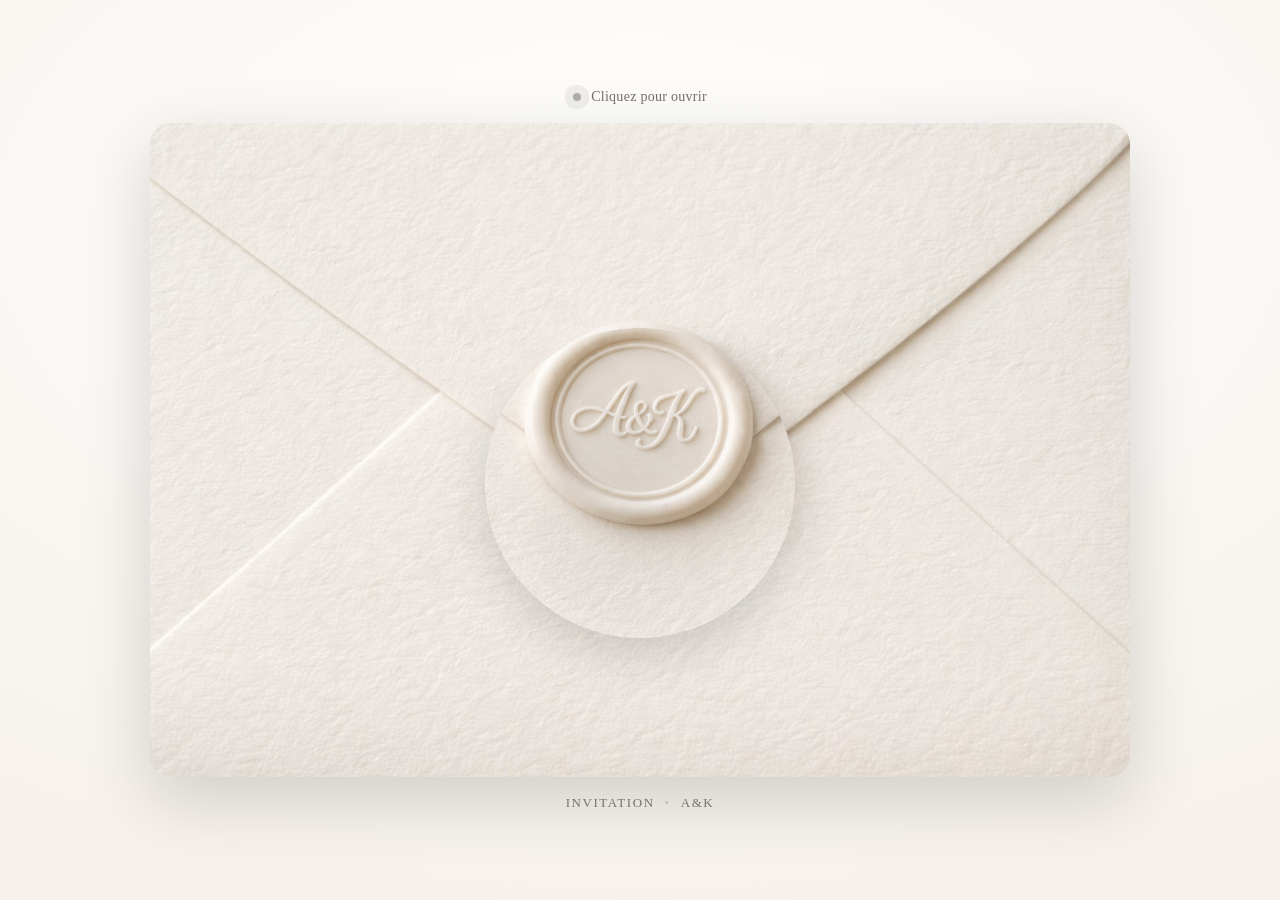
==== envelope/index.html @ 6b0e8685 "Add files via upload" ====
<!doctype html>
<html lang="fr">
<head>
  <meta charset="utf-8" />
  <meta name="viewport" content="width=device-width, initial-scale=1" />
  <title>Alice & Kevin — Invitation</title>
  <meta name="description" content="Invitation de mariage — Alice & Kevin" />
  <link rel="preload" as="image" href="assets/images/envelope-photo-1152.jpg">
  <link rel="stylesheet" href="css/style.css" />
</head>
<body>
  <!-- Landing: enveloppe -->
  <main id="landing" class="landing" aria-label="Ouverture de l'invitation">
    <div class="landing__frame">
      <div class="landing__hint" aria-hidden="true">
        <span class="dot"></span>
        <span>Cliquez pour ouvrir</span>
      </div>

      <button id="envelopeButton" class="envelope" type="button" aria-label="Ouvrir l'enveloppe">
        <div class="envelope__scene" id="scene">
          <!-- Base photo (texture) -->
          <div class="envelope__layer envelope__base" aria-hidden="true"></div>

          <!-- Flaps (découpe via clip-path, même photo pour un alignement parfait) -->
          <div class="envelope__layer envelope__flap envelope__flap--top" aria-hidden="true"></div>
          <div class="envelope__layer envelope__flap envelope__flap--left" aria-hidden="true"></div>
          <div class="envelope__layer envelope__flap envelope__flap--right" aria-hidden="true"></div>

          <!-- Sceau (PNG) -->
          <img class="envelope__seal" id="seal" src="assets/images/seal.png" alt="" aria-hidden="true" />

          <!-- Micro-ombre premium sous le sceau -->
          <div class="envelope__sealShadow" id="sealShadow" aria-hidden="true"></div>
        </div>
      </button>

      <div class="landing__credit" aria-hidden="true">
        <span>Invitation</span>
        <span class="sep">•</span>
        <span>A&K</span>
      </div>
    </div>
  </main>

  <!-- Homepage -->
  <section id="home" class="home" aria-label="Accueil" hidden>
    <header class="hero">
      <div class="hero__inner reveal">
        <p class="kicker">Mariage</p>
        <h1>Alice <span class="amp">&amp;</span> Kevin</h1>
        <p class="sub">Sicile — Juin 2026</p>
        <a class="cta" href="#details">Découvrir</a>
      </div>
    </header>

    <section id="details" class="section">
      <div class="section__inner reveal">
        <h2>Détails</h2>
        <p>
          Remplace ici par tes informations (date, lieu, programme, RSVP, etc.).
          Cette page est volontairement sobre : élégance, respiration, et animations discrètes au scroll.
        </p>
      </div>
    </section>

    <section class="section section--alt">
      <div class="section__inner reveal">
        <h2>RSVP</h2>
        <p>Ajoute un bouton vers ton formulaire / Google Form / Typeform.</p>
        <a class="cta cta--ghost" href="#" target="_blank" rel="noopener">Répondre</a>
      </div>
    </section>

    <footer class="footer">
      <div class="footer__inner reveal">
        <p>Avec amour, A&K</p>
      </div>
    </footer>
  </section>

  <!-- GSAP (CDN) -->
  <script src="https://cdn.jsdelivr.net/npm/gsap@3.12.5/dist/gsap.min.js"></script>
  <script src="js/animation.js"></script>
</body>
</html>
---- envelope/css/style.css ----
/* ------------------------------------------------------------
   A&K — Invitation (GitHub Pages)
   Style: premium minimal, tons chauds, motion discret
------------------------------------------------------------ */

:root{
  --bg: #f6f1ea;
  --text: #1f1c18;
  --muted: rgba(31,28,24,.62);
  --paperShadow: 0 22px 70px rgba(0,0,0,.16);
  --paperShadow2: 0 14px 42px rgba(0,0,0,.12);
  --radius: 22px;
}

*{ box-sizing:border-box; }
html,body{ height:100%; }
body{
  margin:0;
  color:var(--text);
  background: radial-gradient(1200px 700px at 50% 25%, #fff, var(--bg));
  font-family: ui-serif, "Georgia", "Times New Roman", serif;
  -webkit-font-smoothing: antialiased;
  -moz-osx-font-smoothing: grayscale;
}

a{ color:inherit; text-decoration:none; }
button{ font:inherit; }

/* ---------------- Landing ---------------- */
.landing{
  min-height:100svh;
  display:grid;
  place-items:center;
  padding: 28px 18px;
}

.landing__frame{
  width:min(980px, 96vw);
  display:grid;
  place-items:center;
  gap: 18px;
}

.landing__hint{
  display:flex;
  align-items:center;
  gap:10px;
  font-size: 14px;
  color: var(--muted);
  letter-spacing:.02em;
  user-select:none;
}
.landing__hint .dot{
  width:8px;height:8px;border-radius:99px;
  background: rgba(31,28,24,.35);
  box-shadow: 0 0 0 8px rgba(31,28,24,.06);
}

.landing__credit{
  display:flex;
  align-items:center;
  gap:10px;
  color: rgba(31,28,24,.55);
  font-size: 13px;
  letter-spacing:.12em;
  text-transform: uppercase;
  user-select:none;
}
.landing__credit .sep{ opacity:.35; }

/* ---------------- Envelope component ---------------- */
.envelope{
  appearance:none;
  border:0;
  padding:0;
  background:transparent;
  cursor:pointer;
  width: min(980px, 96vw);
  outline: none;
}

.envelope__scene{
  position:relative;
  width: 100%;
  aspect-ratio: 3 / 2;                 /* respecte 1536×1024 */
  border-radius: var(--radius);
  overflow:hidden;
  box-shadow: var(--paperShadow);
  transform-style: preserve-3d;
  perspective: 1200px;
  background: #efe7dc;
}

.envelope__layer{
  position:absolute; inset:0;
  background-image: url("../assets/images/envelope-photo-1152.jpg");
  background-size: cover;
  background-position: center;
  transform-style: preserve-3d;
}

/* Base: on garde la photo entière en dessous */
.envelope__base{ filter: saturate(1.02) contrast(1.02); }

/* Flaps: découpés dans la même photo (alignement pixel-perfect) */
.envelope__flap{
  will-change: transform, filter;
  filter: saturate(1.02) contrast(1.02);
}

/* Top flap triangle */
.envelope__flap--top{
  clip-path: polygon(0% 0%, 100% 0%, 50% 56%);
  transform-origin: 50% 0%;
}

/* Left flap triangle */
.envelope__flap--left{
  clip-path: polygon(0% 0%, 50% 56%, 0% 100%);
  transform-origin: 0% 52%;
}

/* Right flap triangle */
.envelope__flap--right{
  clip-path: polygon(100% 0%, 100% 100%, 50% 56%);
  transform-origin: 100% 52%;
}

/* Wax seal */
.envelope__seal{
  position:absolute;
  left:50%;
  top:55%;
  transform: translate(-50%,-50%);
  width: min(34%, 310px);              /* sceau un peu plus petit, proportionnel */
  height:auto;
  pointer-events:none;
  filter: drop-shadow(0 16px 22px rgba(0,0,0,.14));
  will-change: transform, opacity, filter;
}

/* Shadow under seal for premium depth */
.envelope__sealShadow{
  position:absolute;
  left:50%;
  top:57%;
  transform: translate(-50%,-50%);
  width: min(28%, 260px);
  aspect-ratio: 1/1;
  border-radius: 999px;
  background: radial-gradient(circle at 45% 55%,
    rgba(0,0,0,.22) 0%,
    rgba(0,0,0,.12) 32%,
    rgba(0,0,0,0) 72%);
  opacity: .26;
  pointer-events:none;
  will-change: transform, opacity;
}

/* Hover micro-interaction */
.envelope:hover .envelope__seal{
  filter: drop-shadow(0 18px 26px rgba(0,0,0,.16));
}
.envelope:focus-visible{
  outline: 2px solid rgba(31,28,24,.25);
  outline-offset: 6px;
  border-radius: calc(var(--radius) + 10px);
}

/* ---------------- Home ---------------- */
.home{ background: transparent; }

.hero{
  min-height: 100svh;
  display:grid;
  place-items:center;
  padding: 54px 18px 34px;
}

.hero__inner{
  width: min(900px, 92vw);
  text-align:center;
}

.kicker{
  margin:0 0 10px;
  letter-spacing:.18em;
  text-transform: uppercase;
  font-size: 12px;
  color: var(--muted);
}

h1{
  margin:0;
  font-size: clamp(46px, 6vw, 78px);
  font-weight: 500;
  letter-spacing: .02em;
}

.amp{ opacity:.85; }

.sub{
  margin: 14px 0 26px;
  font-size: 16px;
  color: var(--muted);
}

.section{
  padding: 84px 18px;
}
.section--alt{
  background: rgba(255,255,255,.55);
  backdrop-filter: blur(6px);
}
.section__inner{
  width: min(880px, 92vw);
  margin: 0 auto;
  border-radius: 26px;
  padding: 34px 26px;
  box-shadow: var(--paperShadow2);
  background: rgba(255,255,255,.75);
}

h2{
  margin: 0 0 10px;
  font-weight: 500;
  font-size: 28px;
  letter-spacing: .01em;
}

p{
  margin: 0;
  line-height: 1.7;
  color: rgba(31,28,24,.78);
  font-size: 16px;
}

.footer{
  padding: 70px 18px 90px;
  display:grid;
  place-items:center;
  color: rgba(31,28,24,.62);
}

/* Buttons */
.cta{
  display:inline-flex;
  align-items:center;
  justify-content:center;
  padding: 12px 18px;
  border-radius: 999px;
  background: rgba(31,28,24,.92);
  color: #fff;
  font-size: 14px;
  letter-spacing:.04em;
  margin-top: 24px;
  box-shadow: 0 14px 28px rgba(0,0,0,.18);
  transition: transform .18s ease, box-shadow .18s ease;
}
.cta:hover{ transform: translateY(-1px); box-shadow: 0 18px 34px rgba(0,0,0,.20); }

.cta--ghost{
  background: transparent;
  color: rgba(31,28,24,.92);
  border: 1px solid rgba(31,28,24,.26);
  box-shadow: none;
}
.cta--ghost:hover{
  transform: translateY(-1px);
  box-shadow: 0 14px 26px rgba(0,0,0,.08);
}

/* Reveal on scroll */
.reveal{
  opacity: 0;
  transform: translateY(14px);
}

/* Reduced motion */
@media (prefers-reduced-motion: reduce){
  .reveal{ opacity:1 !important; transform:none !important; }
  .envelope__flap, .envelope__seal, .envelope__sealShadow{ transition:none !important; }
}
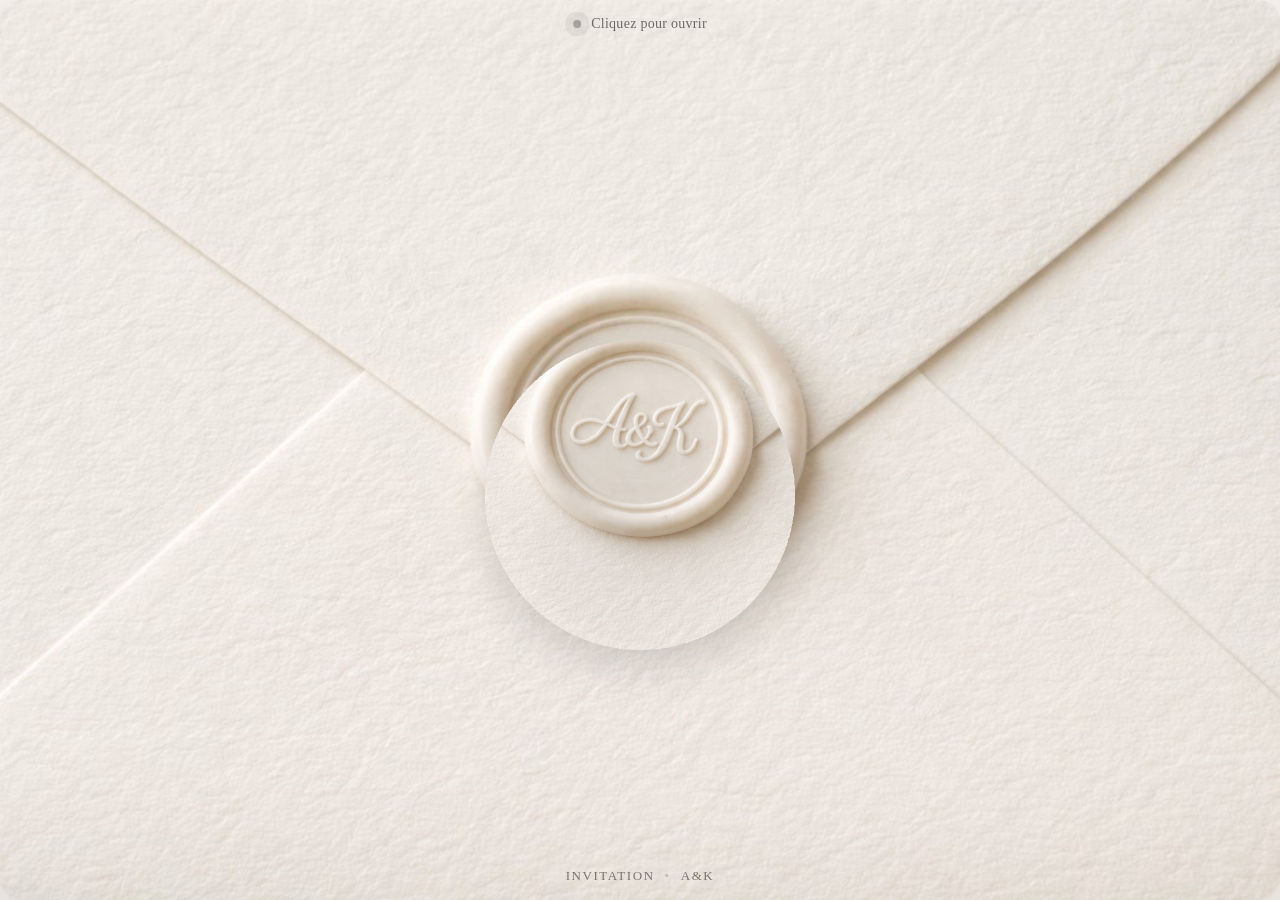
==== commit f08804e0: "Update index.html" ====
--- a/envelope/index.html
+++ b/envelope/index.html
@@ -5,9 +5,110 @@
   <meta name="viewport" content="width=device-width, initial-scale=1" />
   <title>Alice & Kevin — Invitation</title>
   <meta name="description" content="Invitation de mariage — Alice & Kevin" />
+
+  <!-- Preloads -->
   <link rel="preload" as="image" href="assets/images/envelope-photo-1152.jpg">
+  <link rel="preload" as="image" href="assets/images/seal.png">
+
   <link rel="stylesheet" href="css/style.css" />
+
+  <!-- FULLSCREEN OVERRIDES (safe, no break) -->
+  <style>
+    html, body {
+      width: 100%;
+      height: 100%;
+      margin: 0;
+      padding: 0;
+      overflow: hidden;
+      background: #f7f3ee; /* ivoire premium, cohérent avec l’enveloppe */
+    }
+
+    /* Landing must occupy the whole viewport */
+    #landing.landing {
+      position: fixed;
+      inset: 0;
+      width: 100vw;
+      height: 100vh;
+      display: flex;
+      align-items: center;
+      justify-content: center;
+    }
+
+    /* Remove any fixed frame constraints and center content */
+    .landing__frame {
+      width: 100vw;
+      height: 100vh;
+      max-width: none !important;
+      max-height: none !important;
+      margin: 0 !important;
+      padding: 0 !important;
+      display: flex;
+      align-items: center;
+      justify-content: center;
+      position: relative;
+    }
+
+    /* The clickable envelope button should not constrain the scene */
+    #envelopeButton.envelope {
+      width: 100vw;
+      height: 100vh;
+      max-width: none !important;
+      max-height: none !important;
+      padding: 0;
+      border: 0;
+      background: transparent;
+      display: flex;
+      align-items: center;
+      justify-content: center;
+      cursor: pointer;
+    }
+
+    /* The animation scene: always full viewport, centered */
+    #scene.envelope__scene {
+      width: 100vw;
+      height: 100vh;
+      display: flex;
+      align-items: center;
+      justify-content: center;
+    }
+
+    /*
+      The visual envelope layers are defined in css/style.css (background image + clip-path).
+      We scale the whole envelope scene using a "virtual canvas" approach:
+      - keep the artwork ratio stable
+      - avoid stretching
+      - maximize screen usage
+    */
+    .envelope__base,
+    .envelope__flap--top,
+    .envelope__flap--left,
+    .envelope__flap--right {
+      /* if your CSS already sets width/height, we do not break it; just ensure no unexpected caps */
+      max-width: none !important;
+      max-height: none !important;
+    }
+
+    /* Hint + credit remain visible, but stay "overlay" */
+    .landing__hint,
+    .landing__credit {
+      position: absolute;
+      left: 50%;
+      transform: translateX(-50%);
+      z-index: 5;
+      pointer-events: none;
+    }
+
+    .landing__hint { top: 16px; }
+    .landing__credit { bottom: 16px; }
+
+    /* Mobile safe areas */
+    @media (max-width: 480px) {
+      .landing__hint { top: 12px; }
+      .landing__credit { bottom: 12px; }
+    }
+  </style>
 </head>
+
 <body>
   <!-- Landing: enveloppe -->
   <main id="landing" class="landing" aria-label="Ouverture de l'invitation">
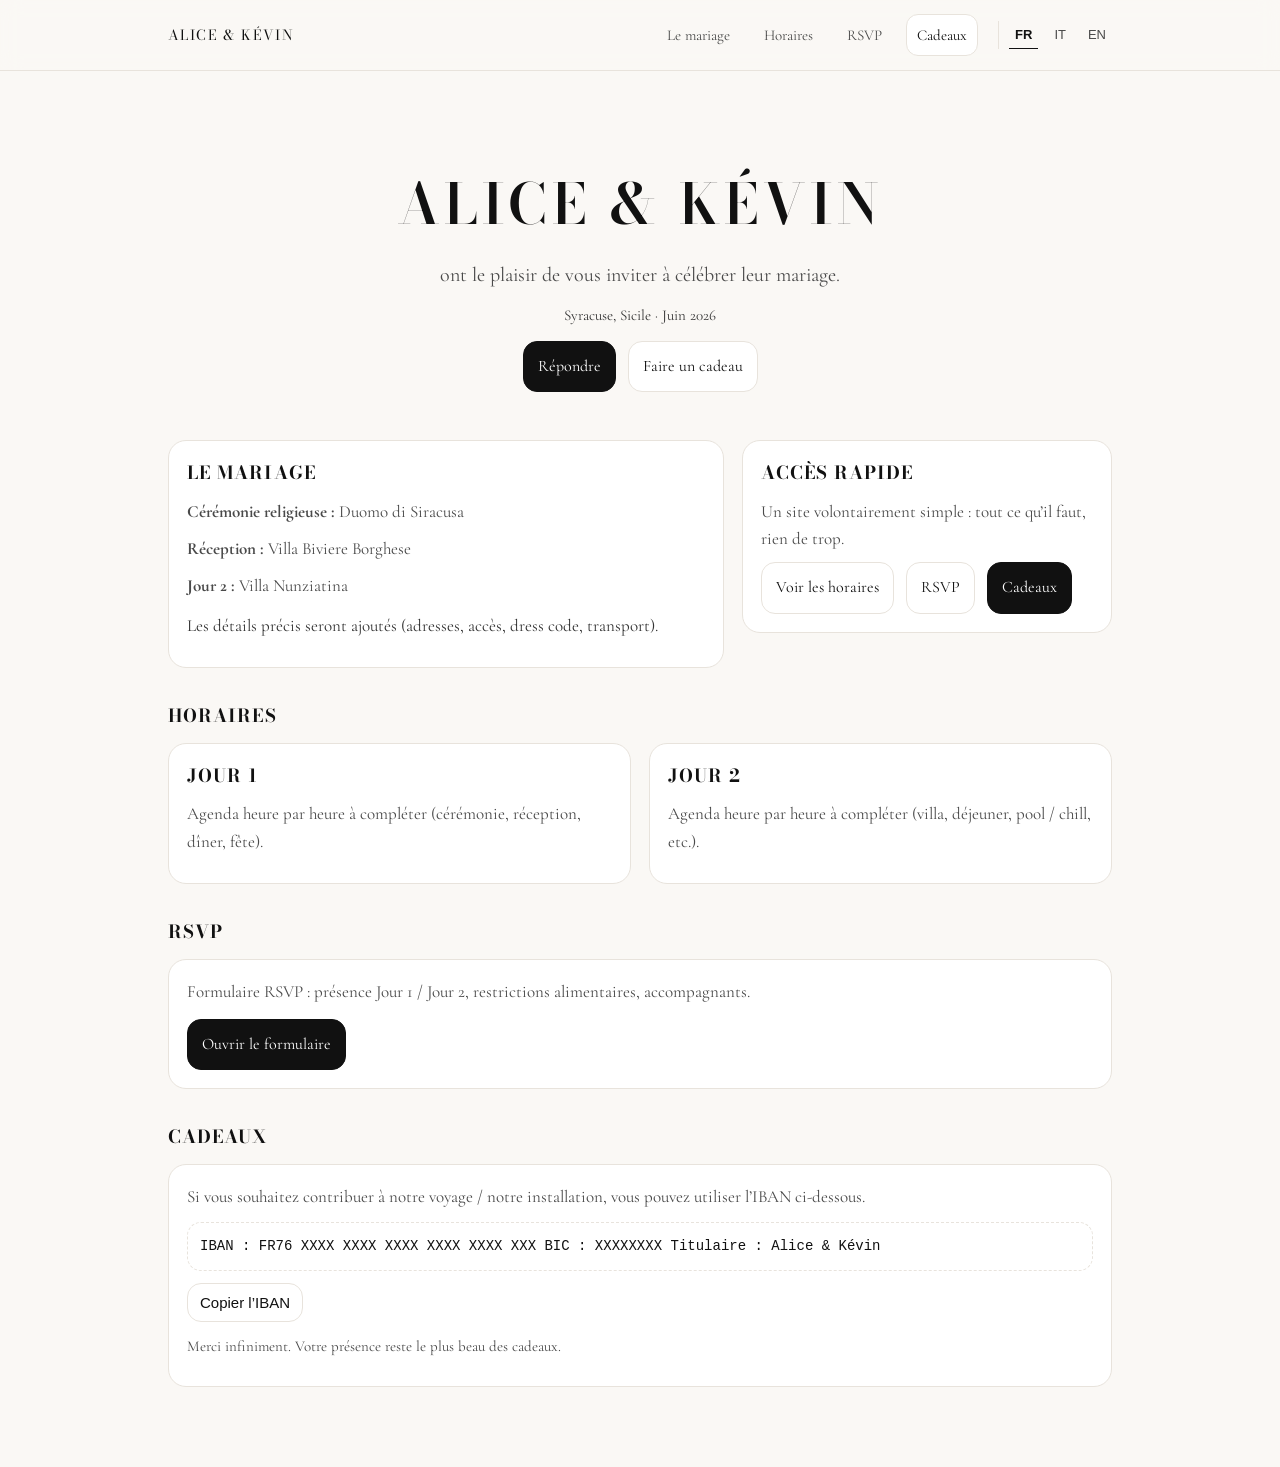
==== commit afab2b4f: "Update index.html" ====
--- a/envelope/index.html
+++ b/envelope/index.html
@@ -3,185 +3,379 @@
 <head>
   <meta charset="utf-8" />
   <meta name="viewport" content="width=device-width, initial-scale=1" />
-  <title>Alice & Kevin — Invitation</title>
-  <meta name="description" content="Invitation de mariage — Alice & Kevin" />
-
-  <!-- Preloads -->
-  <link rel="preload" as="image" href="assets/images/envelope-photo-1152.jpg">
-  <link rel="preload" as="image" href="assets/images/seal.png">
-
-  <link rel="stylesheet" href="css/style.css" />
-
-  <!-- FULLSCREEN OVERRIDES (safe, no break) -->
+  <title>Alice & Kévin — Mariage</title>
+  <meta name="description" content="Site de mariage — Alice & Kévin (Syracuse, Sicile)" />
+
+  <!-- Fonts (similaires Voguer/Hatton via Google Fonts) -->
+  <link rel="preconnect" href="https://fonts.googleapis.com">
+  <link rel="preconnect" href="https://fonts.gstatic.com" crossorigin>
+  <link href="https://fonts.googleapis.com/css2?family=Bodoni+Moda:opsz,wght@6..96,600&family=Cormorant+Garamond:wght@400;500&display=swap" rel="stylesheet">
+
   <style>
-    html, body {
-      width: 100%;
-      height: 100%;
-      margin: 0;
-      padding: 0;
-      overflow: hidden;
-      background: #f7f3ee; /* ivoire premium, cohérent avec l’enveloppe */
-    }
-
-    /* Landing must occupy the whole viewport */
-    #landing.landing {
-      position: fixed;
-      inset: 0;
-      width: 100vw;
-      height: 100vh;
-      display: flex;
-      align-items: center;
-      justify-content: center;
-    }
-
-    /* Remove any fixed frame constraints and center content */
-    .landing__frame {
-      width: 100vw;
-      height: 100vh;
-      max-width: none !important;
-      max-height: none !important;
-      margin: 0 !important;
-      padding: 0 !important;
-      display: flex;
-      align-items: center;
-      justify-content: center;
-      position: relative;
-    }
-
-    /* The clickable envelope button should not constrain the scene */
-    #envelopeButton.envelope {
-      width: 100vw;
-      height: 100vh;
-      max-width: none !important;
-      max-height: none !important;
-      padding: 0;
-      border: 0;
-      background: transparent;
-      display: flex;
-      align-items: center;
-      justify-content: center;
-      cursor: pointer;
-    }
-
-    /* The animation scene: always full viewport, centered */
-    #scene.envelope__scene {
-      width: 100vw;
-      height: 100vh;
-      display: flex;
-      align-items: center;
-      justify-content: center;
-    }
-
-    /*
-      The visual envelope layers are defined in css/style.css (background image + clip-path).
-      We scale the whole envelope scene using a "virtual canvas" approach:
-      - keep the artwork ratio stable
-      - avoid stretching
-      - maximize screen usage
-    */
-    .envelope__base,
-    .envelope__flap--top,
-    .envelope__flap--left,
-    .envelope__flap--right {
-      /* if your CSS already sets width/height, we do not break it; just ensure no unexpected caps */
-      max-width: none !important;
-      max-height: none !important;
-    }
-
-    /* Hint + credit remain visible, but stay "overlay" */
-    .landing__hint,
-    .landing__credit {
-      position: absolute;
-      left: 50%;
-      transform: translateX(-50%);
-      z-index: 5;
-      pointer-events: none;
-    }
-
-    .landing__hint { top: 16px; }
-    .landing__credit { bottom: 16px; }
-
-    /* Mobile safe areas */
-    @media (max-width: 480px) {
-      .landing__hint { top: 12px; }
-      .landing__credit { bottom: 12px; }
+    :root{
+      --bg:#faf8f5;
+      --card:#ffffff;
+      --text:#111;
+      --muted:#4a4a4a;
+      --line:#e8e3dc;
+      --focus:#111;
+      --radius:18px;
+      --max:980px;
+    }
+
+    *{box-sizing:border-box}
+    html,body{margin:0;padding:0}
+    body{
+      background:var(--bg);
+      color:var(--text);
+      font-family:"Cormorant Garamond", serif;
+      line-height:1.6;
+    }
+
+    /* Accessibilité */
+    a, button { color: inherit; }
+    a:focus-visible, button:focus-visible{
+      outline: 2px solid var(--focus);
+      outline-offset: 3px;
+      border-radius: 10px;
+    }
+    .skip{
+      position:absolute; left:-9999px; top:auto; width:1px; height:1px; overflow:hidden;
+    }
+    .skip:focus{
+      left:16px; top:16px; width:auto; height:auto; padding:10px 12px; background:#fff; border:1px solid var(--line); border-radius:12px; z-index:1000;
+    }
+
+    /* Header / menu */
+    header{
+      position:sticky; top:0; z-index:50;
+      backdrop-filter:saturate(1.1) blur(10px);
+      background:rgba(250,248,245,.75);
+      border-bottom:1px solid var(--line);
+    }
+    .navwrap{
+      max-width:var(--max);
+      margin:0 auto;
+      padding:14px 18px;
+      display:flex;
+      align-items:center;
+      justify-content:space-between;
+      gap:14px;
+    }
+    .brand{
+      font-family:"Bodoni Moda", serif;
+      letter-spacing:.10em;
+      text-transform:uppercase;
+      font-size:14px;
+      white-space:nowrap;
+    }
+    nav{
+      display:flex;
+      gap:14px;
+      align-items:center;
+      flex-wrap:wrap;
+      justify-content:flex-end;
+    }
+    nav a{
+      text-decoration:none;
+      font-size:15px;
+      color:var(--muted);
+      padding:8px 10px;
+      border-radius:12px;
+    }
+    nav a:hover{ background:rgba(255,255,255,.6); color:var(--text); }
+
+    .gift{
+      border:1px solid var(--line);
+      background:#fff;
+      color:var(--text);
+    }
+
+    .lang{
+      display:flex;
+      gap:10px;
+      margin-left:6px;
+      padding-left:10px;
+      border-left:1px solid var(--line);
+    }
+    .lang button{
+      border:0;
+      background:transparent;
+      cursor:pointer;
+      font-size:13px;
+      color:var(--muted);
+      padding:6px 6px;
+      border-bottom:1px solid transparent;
+    }
+    .lang button.active{
+      color:var(--text);
+      border-bottom-color:var(--text);
+      font-weight:600;
+    }
+
+    /* Layout sections */
+    main{ max-width:var(--max); margin:0 auto; padding:34px 18px 80px; }
+    .hero{
+      text-align:center;
+      padding:54px 0 22px;
+    }
+    h1{
+      font-family:"Bodoni Moda", serif;
+      font-weight:600;
+      letter-spacing:.08em;
+      text-transform:uppercase;
+      margin:0 0 10px;
+      font-size:56px;
+    }
+    .lead{
+      margin:0 auto;
+      max-width:720px;
+      color:var(--muted);
+      font-size:20px;
+    }
+    .meta{
+      margin-top:12px;
+      font-size:15px;
+      color:#333;
+    }
+
+    .grid{
+      display:grid;
+      grid-template-columns: 1.2fr .8fr;
+      gap:18px;
+      margin-top:26px;
+      align-items:start;
+    }
+    .card{
+      background:var(--card);
+      border:1px solid var(--line);
+      border-radius:var(--radius);
+      padding:18px 18px;
+    }
+    .card h2{
+      margin:0 0 10px;
+      font-family:"Bodoni Moda", serif;
+      letter-spacing:.06em;
+      text-transform:uppercase;
+      font-size:18px;
+    }
+    .card p{ margin:0 0 10px; color:var(--muted); font-size:17px; }
+
+    .ctaRow{
+      display:flex;
+      gap:12px;
+      flex-wrap:wrap;
+      margin-top:14px;
+      justify-content:center;
+    }
+    .btn{
+      display:inline-block;
+      text-decoration:none;
+      border:1px solid var(--line);
+      background:#fff;
+      padding:12px 14px;
+      border-radius:14px;
+      font-size:16px;
+      color:var(--text);
+    }
+    .btn.primary{
+      background:var(--text);
+      color:#fff;
+      border-color:var(--text);
+    }
+
+    /* Section titles */
+    section{ scroll-margin-top: 90px; }
+    .sectionTitle{
+      margin:34px 0 12px;
+      font-family:"Bodoni Moda", serif;
+      text-transform:uppercase;
+      letter-spacing:.06em;
+      font-size:18px;
+    }
+    .twoCol{
+      display:grid;
+      grid-template-columns: 1fr 1fr;
+      gap:18px;
+    }
+
+    /* Gift section highlight */
+    .iban{
+      font-family: ui-monospace, SFMono-Regular, Menlo, Monaco, Consolas, "Liberation Mono", "Courier New", monospace;
+      font-size:14px;
+      padding:12px 12px;
+      border:1px dashed var(--line);
+      border-radius:14px;
+      background:#fff;
+      overflow:auto;
+    }
+    .copy{
+      border:1px solid var(--line);
+      background:#fff;
+      padding:10px 12px;
+      border-radius:14px;
+      cursor:pointer;
+      font-size:15px;
+    }
+
+    /* Reveal on scroll */
+    .reveal{opacity:0; transform:translateY(10px);}
+    .reveal.is-visible{opacity:1; transform:translateY(0); transition:opacity .7s ease, transform .7s ease;}
+
+    /* Responsive */
+    @media (max-width: 840px){
+      h1{font-size:40px}
+      .grid{grid-template-columns:1fr}
+      .twoCol{grid-template-columns:1fr}
+      nav{gap:6px}
+      nav a{padding:8px 8px}
     }
   </style>
 </head>
 
 <body>
-  <!-- Landing: enveloppe -->
-  <main id="landing" class="landing" aria-label="Ouverture de l'invitation">
-    <div class="landing__frame">
-      <div class="landing__hint" aria-hidden="true">
-        <span class="dot"></span>
-        <span>Cliquez pour ouvrir</span>
-      </div>
-
-      <button id="envelopeButton" class="envelope" type="button" aria-label="Ouvrir l'enveloppe">
-        <div class="envelope__scene" id="scene">
-          <!-- Base photo (texture) -->
-          <div class="envelope__layer envelope__base" aria-hidden="true"></div>
-
-          <!-- Flaps (découpe via clip-path, même photo pour un alignement parfait) -->
-          <div class="envelope__layer envelope__flap envelope__flap--top" aria-hidden="true"></div>
-          <div class="envelope__layer envelope__flap envelope__flap--left" aria-hidden="true"></div>
-          <div class="envelope__layer envelope__flap envelope__flap--right" aria-hidden="true"></div>
-
-          <!-- Sceau (PNG) -->
-          <img class="envelope__seal" id="seal" src="assets/images/seal.png" alt="" aria-hidden="true" />
-
-          <!-- Micro-ombre premium sous le sceau -->
-          <div class="envelope__sealShadow" id="sealShadow" aria-hidden="true"></div>
+  <a class="skip" href="#contenu">Aller au contenu</a>
+
+  <header>
+    <div class="navwrap">
+      <div class="brand">Alice & Kévin</div>
+
+      <nav aria-label="Menu principal">
+        <a href="#mariage">Le mariage</a>
+        <a href="#horaires">Horaires</a>
+        <a href="#rsvp">RSVP</a>
+        <a class="gift" href="#cadeaux">Cadeaux</a>
+
+        <div class="lang" aria-label="Langues">
+          <button type="button" class="active" data-lang="fr">FR</button>
+          <button type="button" data-lang="it">IT</button>
+          <button type="button" data-lang="en">EN</button>
         </div>
-      </button>
-
-      <div class="landing__credit" aria-hidden="true">
-        <span>Invitation</span>
-        <span class="sep">•</span>
-        <span>A&K</span>
-      </div>
-    </div>
+      </nav>
+    </div>
+  </header>
+
+  <main id="contenu">
+    <div class="hero reveal">
+      <h1>Alice &amp; Kévin</h1>
+      <p class="lead">ont le plaisir de vous inviter à célébrer leur mariage.</p>
+      <div class="meta">Syracuse, Sicile · Juin 2026</div>
+
+      <div class="ctaRow">
+        <a class="btn primary" href="#rsvp">Répondre</a>
+        <a class="btn" href="#cadeaux">Faire un cadeau</a>
+      </div>
+    </div>
+
+    <div class="grid">
+      <div class="card reveal" id="mariage">
+        <h2>Le mariage</h2>
+        <p><strong>Cérémonie religieuse :</strong> Duomo di Siracusa</p>
+        <p><strong>Réception :</strong> Villa Biviere Borghese</p>
+        <p><strong>Jour 2 :</strong> Villa Nunziatina</p>
+        <p style="margin-top:12px;color:#333;">Les détails précis seront ajoutés (adresses, accès, dress code, transport).</p>
+      </div>
+
+      <div class="card reveal">
+        <h2>Accès rapide</h2>
+        <p>Un site volontairement simple : tout ce qu’il faut, rien de trop.</p>
+        <div class="ctaRow" style="justify-content:flex-start;margin-top:10px;">
+          <a class="btn" href="#horaires">Voir les horaires</a>
+          <a class="btn" href="#rsvp">RSVP</a>
+          <a class="btn primary" href="#cadeaux">Cadeaux</a>
+        </div>
+      </div>
+    </div>
+
+    <h2 class="sectionTitle reveal" id="horaires">Horaires</h2>
+    <div class="twoCol">
+      <div class="card reveal">
+        <h2>Jour 1</h2>
+        <p>Agenda heure par heure à compléter (cérémonie, réception, dîner, fête).</p>
+      </div>
+      <div class="card reveal">
+        <h2>Jour 2</h2>
+        <p>Agenda heure par heure à compléter (villa, déjeuner, pool / chill, etc.).</p>
+      </div>
+    </div>
+
+    <h2 class="sectionTitle reveal" id="rsvp">RSVP</h2>
+    <div class="card reveal">
+      <p>Formulaire RSVP : présence Jour 1 / Jour 2, restrictions alimentaires, accompagnants.</p>
+      <div class="ctaRow" style="justify-content:flex-start;">
+        <!-- Remplace le lien par ton Google Form / Tally / Typeform -->
+        <a class="btn primary" href="#" target="_blank" rel="noopener">Ouvrir le formulaire</a>
+      </div>
+    </div>
+
+    <h2 class="sectionTitle reveal" id="cadeaux">Cadeaux</h2>
+    <div class="card reveal">
+      <p style="margin-bottom:12px;">
+        Si vous souhaitez contribuer à notre voyage / notre installation, vous pouvez utiliser l’IBAN ci-dessous.
+      </p>
+
+      <!-- Remplace les placeholders -->
+      <div class="iban" id="ibanText" aria-label="IBAN">
+IBAN : FR76 XXXX XXXX XXXX XXXX XXXX XXX
+BIC  : XXXXXXXX
+Titulaire : Alice & Kévin
+      </div>
+
+      <div class="ctaRow" style="justify-content:flex-start;margin-top:12px;">
+        <button class="copy" type="button" id="copyIban">Copier l’IBAN</button>
+      </div>
+
+      <p style="margin-top:12px;color:var(--muted);font-size:15px;">
+        Merci infiniment. Votre présence reste le plus beau des cadeaux.
+      </p>
+    </div>
+
   </main>
 
-  <!-- Homepage -->
-  <section id="home" class="home" aria-label="Accueil" hidden>
-    <header class="hero">
-      <div class="hero__inner reveal">
-        <p class="kicker">Mariage</p>
-        <h1>Alice <span class="amp">&amp;</span> Kevin</h1>
-        <p class="sub">Sicile — Juin 2026</p>
-        <a class="cta" href="#details">Découvrir</a>
-      </div>
-    </header>
-
-    <section id="details" class="section">
-      <div class="section__inner reveal">
-        <h2>Détails</h2>
-        <p>
-          Remplace ici par tes informations (date, lieu, programme, RSVP, etc.).
-          Cette page est volontairement sobre : élégance, respiration, et animations discrètes au scroll.
-        </p>
-      </div>
-    </section>
-
-    <section class="section section--alt">
-      <div class="section__inner reveal">
-        <h2>RSVP</h2>
-        <p>Ajoute un bouton vers ton formulaire / Google Form / Typeform.</p>
-        <a class="cta cta--ghost" href="#" target="_blank" rel="noopener">Répondre</a>
-      </div>
-    </section>
-
-    <footer class="footer">
-      <div class="footer__inner reveal">
-        <p>Avec amour, A&K</p>
-      </div>
-    </footer>
-  </section>
-
-  <!-- GSAP (CDN) -->
-  <script src="https://cdn.jsdelivr.net/npm/gsap@3.12.5/dist/gsap.min.js"></script>
-  <script src="js/animation.js"></script>
+  <script>
+    // Scroll reveal
+    const observer = new IntersectionObserver((entries) => {
+      entries.forEach(e => {
+        if (!e.isIntersecting) return;
+        e.target.classList.add("is-visible");
+        observer.unobserve(e.target);
+      });
+    }, { threshold: 0.12 });
+
+    document.querySelectorAll(".reveal").forEach(el => observer.observe(el));
+
+    // Copy IBAN
+    const btn = document.getElementById("copyIban");
+    const iban = document.getElementById("ibanText");
+    if (btn && iban) {
+      btn.addEventListener("click", async () => {
+        try {
+          await navigator.clipboard.writeText(iban.innerText.trim());
+          btn.textContent = "Copié ✅";
+          setTimeout(() => btn.textContent = "Copier l’IBAN", 1400);
+        } catch {
+          // fallback
+          const r = document.createRange();
+          r.selectNode(iban);
+          const sel = window.getSelection();
+          sel.removeAllRanges();
+          sel.addRange(r);
+          document.execCommand("copy");
+          sel.removeAllRanges();
+          btn.textContent = "Copié ✅";
+          setTimeout(() => btn.textContent = "Copier l’IBAN", 1400);
+        }
+      });
+    }
+
+    // Language buttons (placeholder: structure ready, translation later)
+    document.querySelectorAll(".lang button").forEach(b => {
+      b.addEventListener("click", () => {
+        document.querySelectorAll(".lang button").forEach(x => x.classList.remove("active"));
+        b.classList.add("active");
+        // Ici on branchera la vraie bascule FR/IT/EN ensuite.
+      });
+    });
+  </script>
 </body>
 </html>
